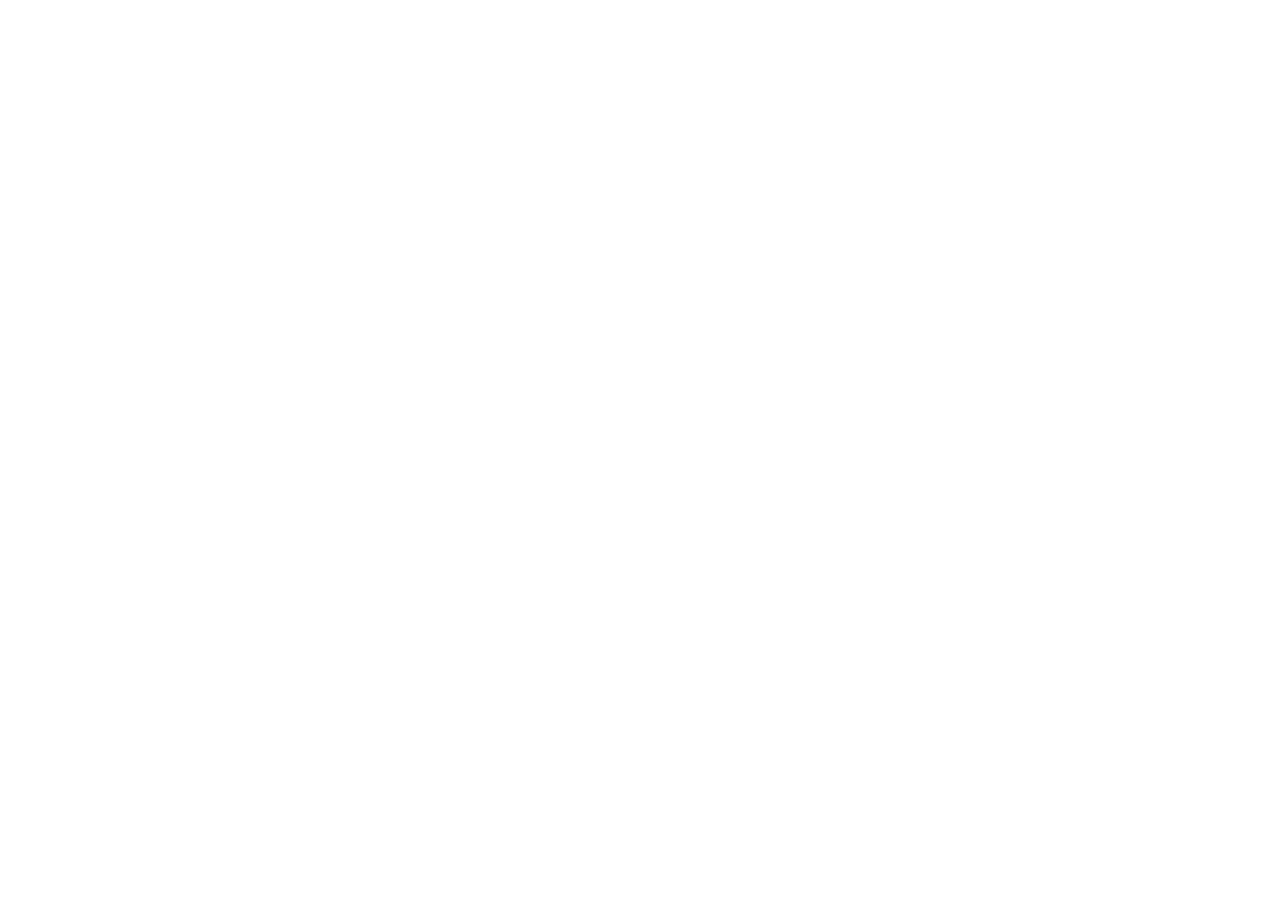
==== index.html @ b54f5583 "html structure" ====
<!DOCTYPE html>
<html lang="en">
<head>
    <meta charset="UTF-8">
    <meta http-equiv="X-UA-Compatible" content="IE=edge">
    <meta name="viewport" content="width=device-width, initial-scale=1.0">
    <title>Toboolist</title>
    <link rel="stylesheet" href="css/style.css">
</head>

<body>
    
</body>

</html>
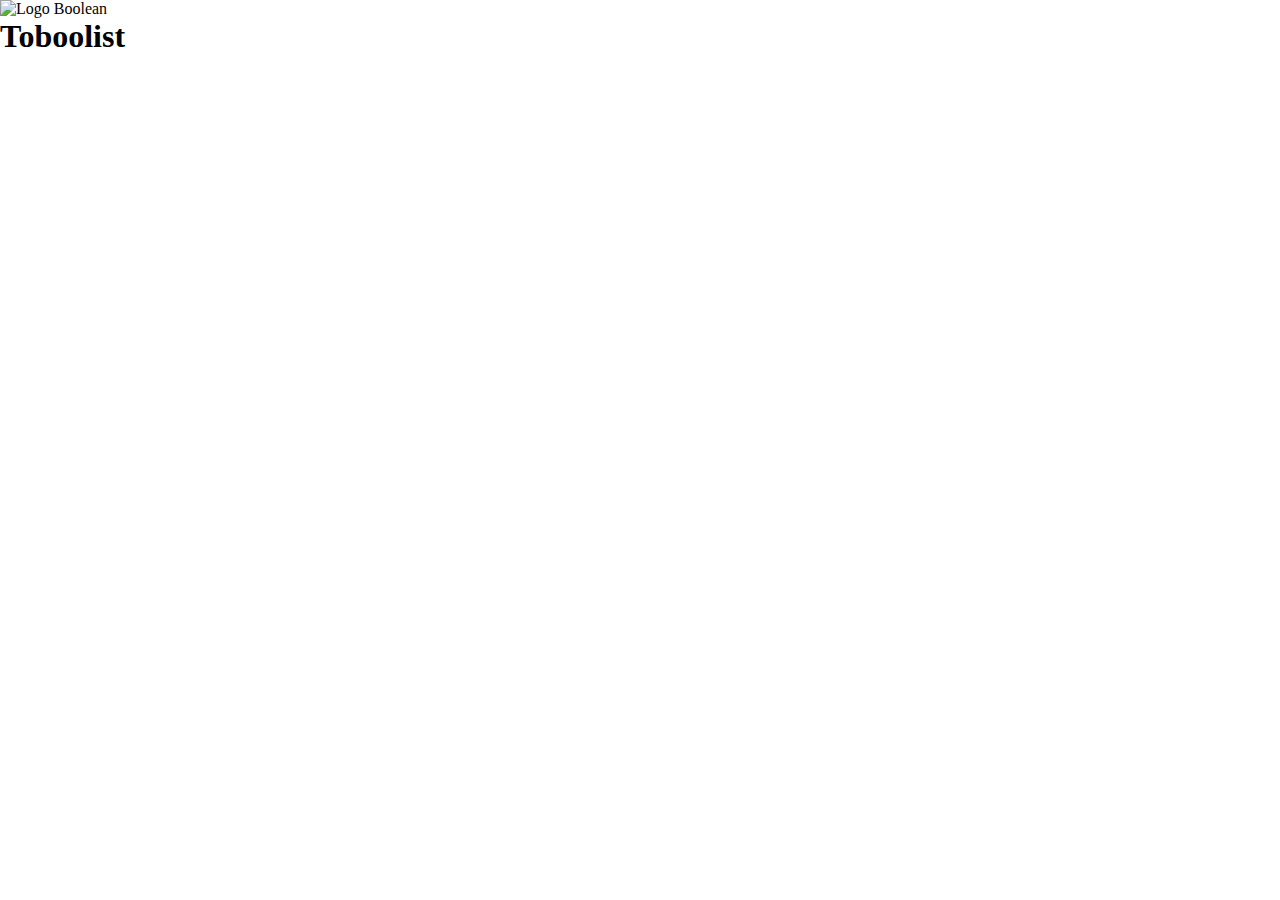
==== commit f423840d: "html header" ====
--- a/index.html
+++ b/index.html
@@ -9,6 +9,11 @@
 </head>
 
 <body>
+    <!-- header -->
+    <header>
+            <img id="logo" src="img/Logo.png" alt="Logo Boolean">
+            <h1>Toboolist</h1>
+    </header>
     
 </body>
 
--- a/css/style.css
+++ b/css/style.css
@@ -0,0 +1,5 @@
+*{
+    margin:0;
+    padding:0;
+    box-sizing: border-box;
+}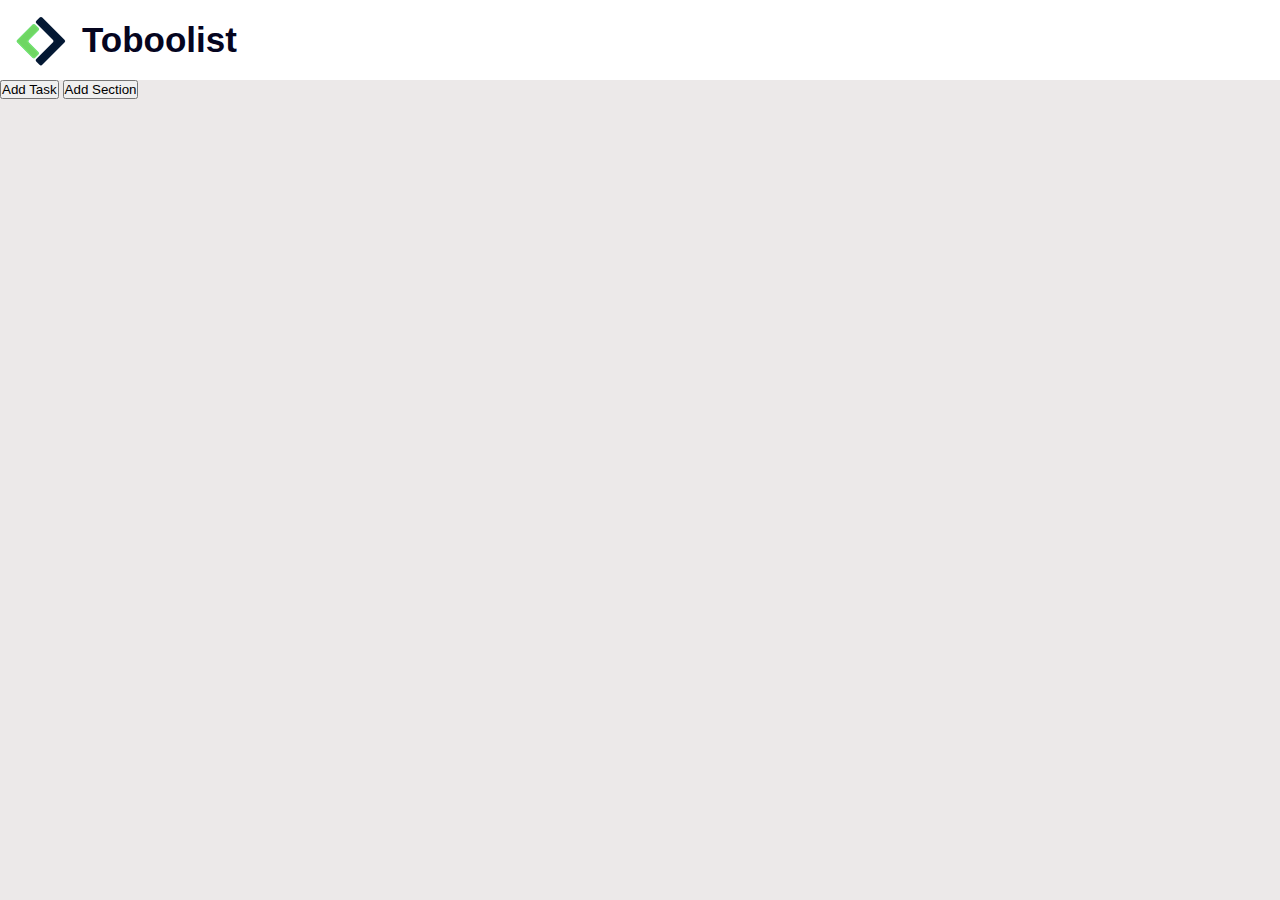
==== commit 49c59436: "html added user input" ====
--- a/index.html
+++ b/index.html
@@ -14,6 +14,15 @@
             <img id="logo" src="img/Logo.png" alt="Logo Boolean">
             <h1>Toboolist</h1>
     </header>
+
+    <main class="container">
+
+       <div class="user-input">
+            <button>Add Task</button>
+            <button id="grey-button">Add Section</button>
+       </div>
+
+    </main>
     
 </body>
 
--- a/css/style.css
+++ b/css/style.css
@@ -2,4 +2,28 @@
     margin:0;
     padding:0;
     box-sizing: border-box;
+}
+body{
+    background-color: rgb(236, 233, 233);
+}
+
+header{
+    height:80px;
+    background-color: white;
+    vertical-align: middle;
+    line-height: 80px;
+    position: relative;
+}
+
+#logo{
+    padding:16px;
+}
+
+h1{
+    display:inline-block;
+    font-size:35px;
+    font-family: Verdana, Geneva, Tahoma, sans-serif;
+    color: rgb(5, 5, 31);
+    position: absolute;
+    
 }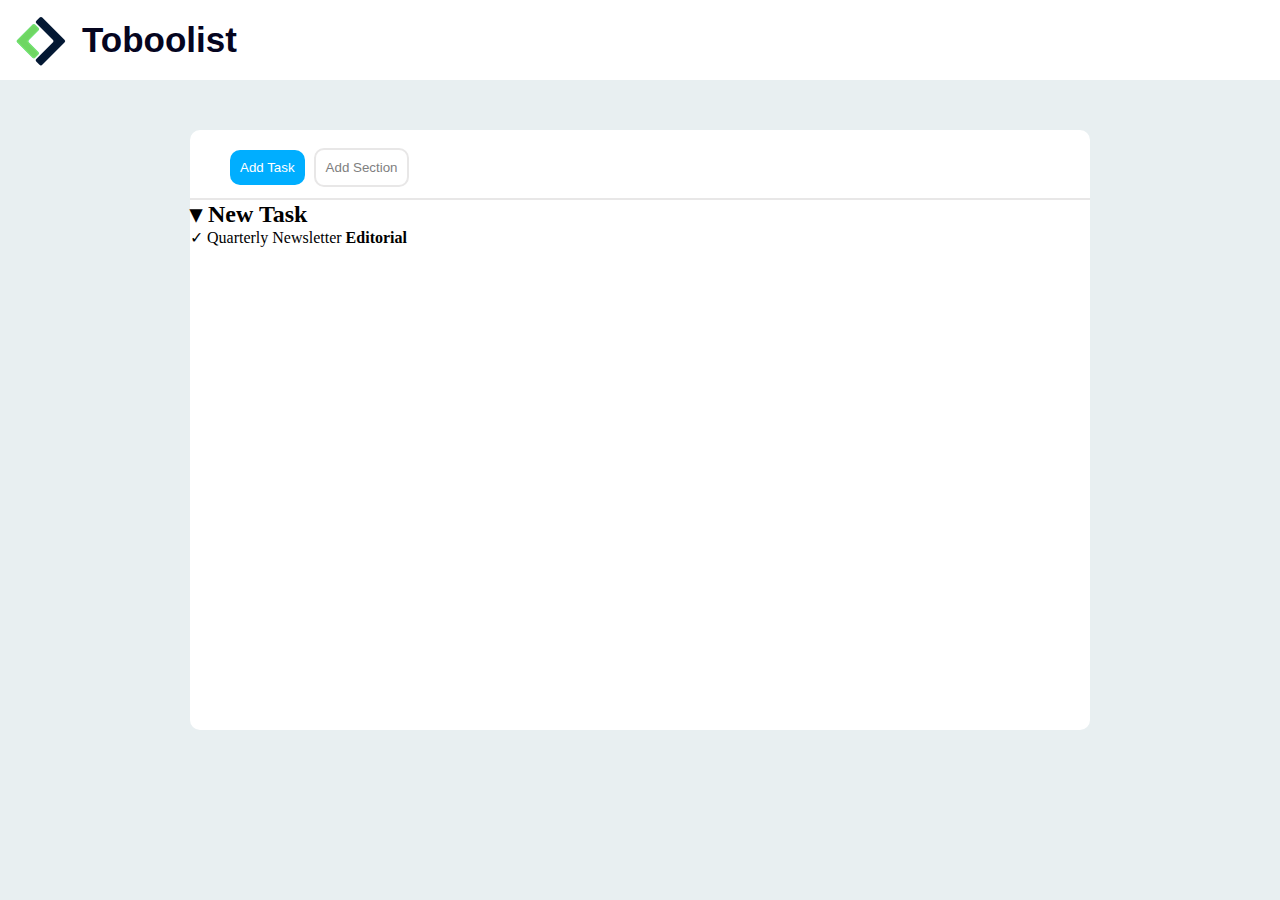
==== commit 42522887: "html added first section" ====
--- a/index.html
+++ b/index.html
@@ -14,13 +14,19 @@
             <img id="logo" src="img/Logo.png" alt="Logo Boolean">
             <h1>Toboolist</h1>
     </header>
-
+<!-- main content -->
     <main class="container">
-
-       <div class="user-input">
+<!-- user input -->
+        <div class="user-input">
             <button>Add Task</button>
             <button id="grey-button">Add Section</button>
-       </div>
+        </div>
+
+<!-- sections -->
+        <section>
+            <h2>&#9662; New Task</h2>
+            <p> <span class="checkmark">&#10003;</span> Quarterly Newsletter <strong>Editorial</strong></p>
+        </section>
 
     </main>
     
--- a/css/style.css
+++ b/css/style.css
@@ -4,7 +4,7 @@
     box-sizing: border-box;
 }
 body{
-    background-color: rgb(236, 233, 233);
+    background-color: rgb(232, 239, 241);
 }
 
 header{
@@ -24,6 +24,36 @@
     font-size:35px;
     font-family: Verdana, Geneva, Tahoma, sans-serif;
     color: rgb(5, 5, 31);
-    position: absolute;
-    
+    position: absolute; 
+}
+
+.container{
+    width: 900px;
+    height:600px;
+    background-color: white;
+    vertical-align: middle;
+    margin:auto;
+    margin-top: 50px;
+    border-radius:10px;
+}
+.user-input{
+    height:70px;
+    border-bottom: 2px solid rgb(232, 231, 231);
+}
+
+button {
+    padding:10px;
+    color:white;
+    background-color: rgb(0, 174, 255);
+    border-radius: 10px;
+    border-style: none;
+    margin-left:40px;
+    margin-top:20px;
+    margin-right: 5px;
+}
+#grey-button{
+    color:grey;
+    background-color: white;
+    margin:0;
+    border: 2px solid rgb(232, 231, 231);
 }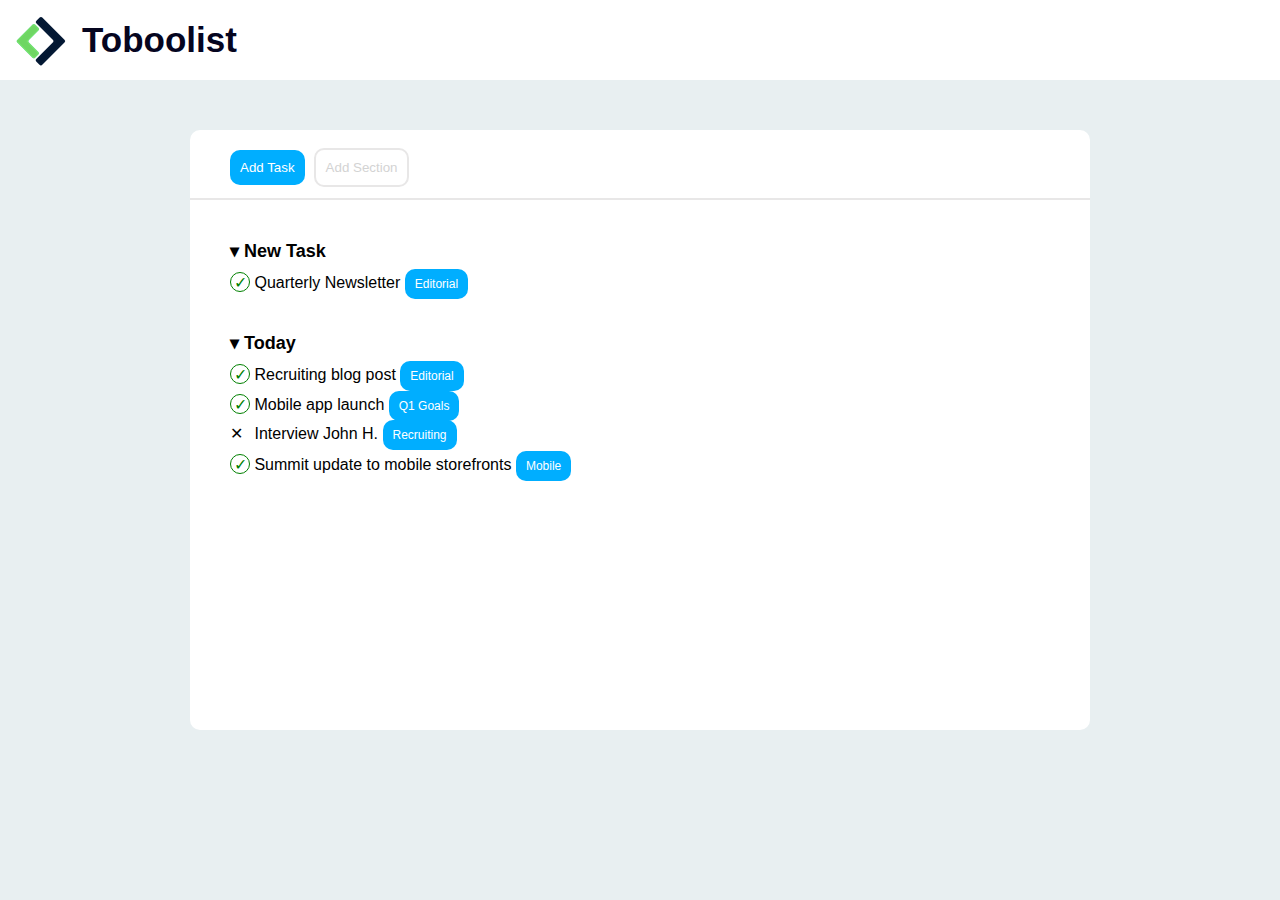
==== commit 1d129611: "html added second section" ====
--- a/index.html
+++ b/index.html
@@ -27,6 +27,13 @@
             <h2>&#9662; New Task</h2>
             <p> <span class="checkmark">&#10003;</span> Quarterly Newsletter <strong>Editorial</strong></p>
         </section>
+        <section>
+            <h2>&#9662; Today</h2>
+            <p> <span class="checkmark">&#10003;</span> Recruiting blog post <strong>Editorial</strong></p>
+            <p> <span class="checkmark">&#10003;</span> Mobile app launch <strong id="goals"> Q1 Goals</strong></p>
+            <p> <span class="xmark">&#10005;</span> Interview John H. <strong id="recruiting"> Recruiting</strong></p>
+            <p> <span class="checkmark">&#10003;</span> Summit update to mobile storefronts <strong id="mobile"> Mobile</strong></p>
+        </section>
 
     </main>
     
--- a/css/style.css
+++ b/css/style.css
@@ -52,8 +52,43 @@
     margin-right: 5px;
 }
 #grey-button{
-    color:grey;
+    color:lightgrey;
     background-color: white;
     margin:0;
     border: 2px solid rgb(232, 231, 231);
+}
+section{
+    margin-left:40px;
+    margin-top:40px;
+}
+h2{
+    font-size: 18px;
+    font-family: Verdana, Geneva, Tahoma, sans-serif;
+}
+p{
+    font-size:16px;
+    font-family: Verdana, Geneva, Tahoma, sans-serif;
+    margin-top: 10px;
+}
+strong{
+    background-color: rgb(0, 174, 255);
+    padding:8px;
+    padding-left: 10px;
+    padding-right: 10px;
+    border-radius: 10px;
+    font-size:12px;
+    color:white;
+    font-style: normal;
+    font-weight: lighter;
+}
+span{
+    height: 20px;
+    width: 20px;
+    border-radius: 50%;
+    display: inline-block;
+}
+.checkmark{
+    border: 1px solid green;
+    color:green;
+    text-align: center;
 }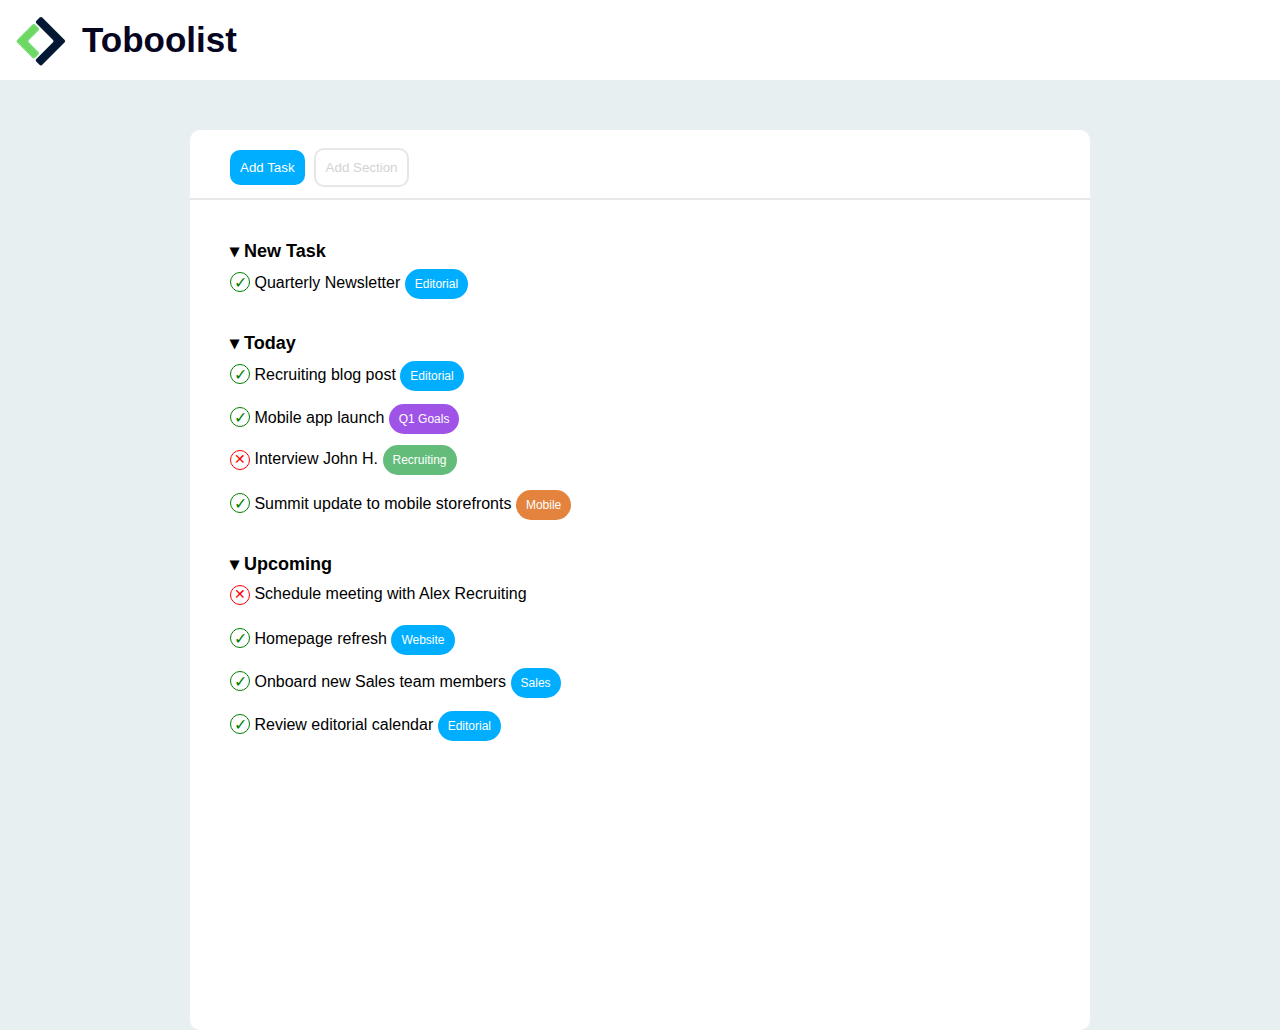
==== commit bd0c30e2: "html added final section" ====
--- a/index.html
+++ b/index.html
@@ -34,9 +34,14 @@
             <p> <span class="xmark">&#10005;</span> Interview John H. <strong id="recruiting"> Recruiting</strong></p>
             <p> <span class="checkmark">&#10003;</span> Summit update to mobile storefronts <strong id="mobile"> Mobile</strong></p>
         </section>
-
+        <section>
+            <h2>&#9662; Upcoming</h2>
+            <p> <span class="xmark">&#10005;</span> Schedule meeting with Alex Recruiting</p>
+            <p> <span class="checkmark">&#10003;</span> Homepage refresh <strong id="website">Website</strong></p>
+            <p> <span class="checkmark">&#10003;</span> Onboard new Sales team members <strong id="sales"> Sales </strong></p>
+            <p> <span class="checkmark">&#10003;</span> Review editorial calendar <strong> Editorial </strong></p>
+        </section>
     </main>
-    
 </body>
 
 </html>--- a/css/style.css
+++ b/css/style.css
@@ -29,7 +29,7 @@
 
 .container{
     width: 900px;
-    height:600px;
+    height:900px;
     background-color: white;
     vertical-align: middle;
     margin:auto;
@@ -69,13 +69,14 @@
     font-size:16px;
     font-family: Verdana, Geneva, Tahoma, sans-serif;
     margin-top: 10px;
+    margin-bottom:23px;
 }
 strong{
     background-color: rgb(0, 174, 255);
     padding:8px;
     padding-left: 10px;
     padding-right: 10px;
-    border-radius: 10px;
+    border-radius: 15px;
     font-size:12px;
     color:white;
     font-style: normal;
@@ -91,4 +92,20 @@
     border: 1px solid green;
     color:green;
     text-align: center;
+}
+.xmark{
+    color:red;
+    border: 1px solid red;
+    text-align: center;
+    font-size:14px;
+}
+
+#goals{
+    background-color: rgb(160, 84, 231);
+}
+#recruiting{
+    background-color: rgb(100, 188, 122);
+}
+#mobile{
+    background-color: rgb(228, 131, 62);
 }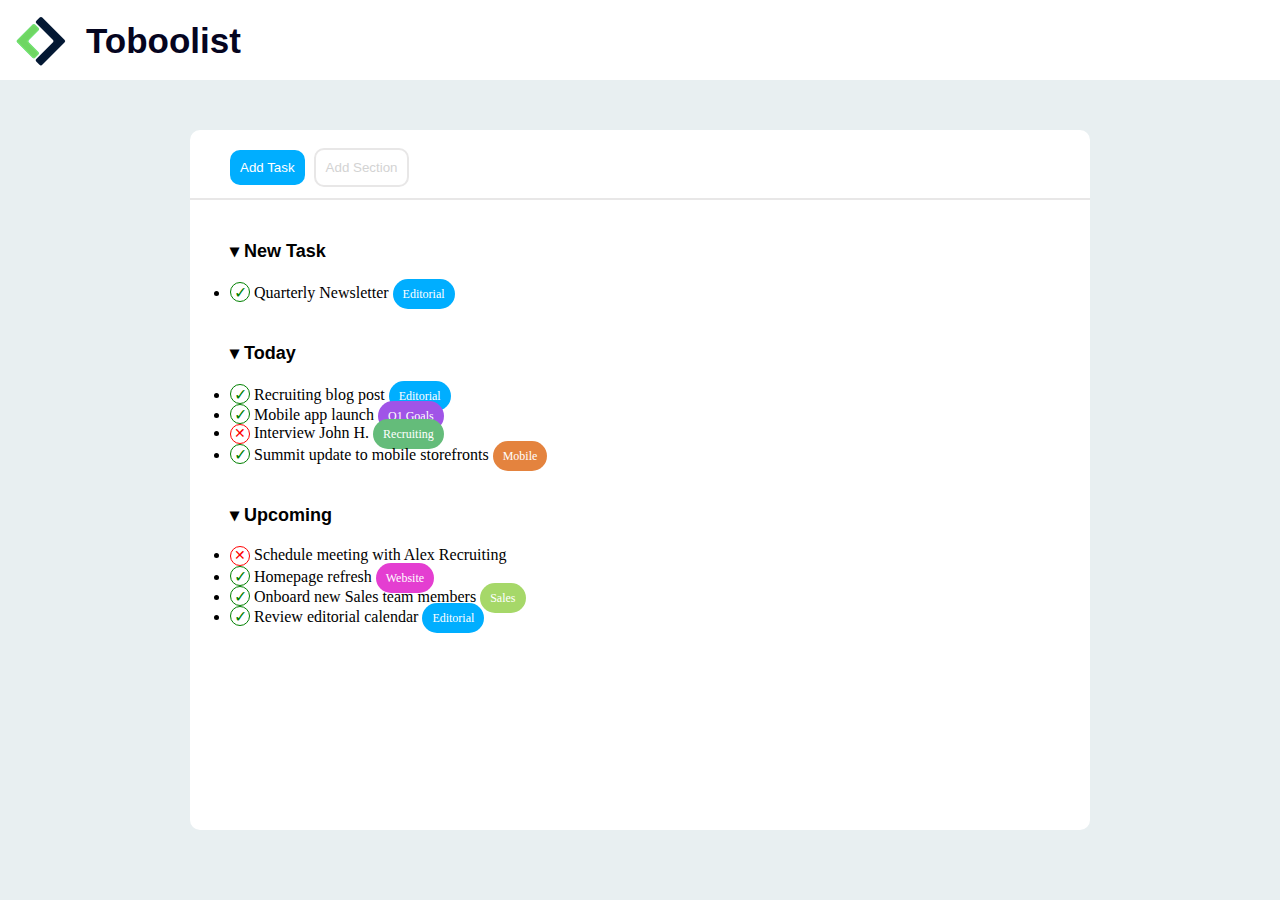
==== commit 3f1c9ae9: "html refactoring sections" ====
--- a/index.html
+++ b/index.html
@@ -9,7 +9,7 @@
 </head>
 
 <body>
-    <!-- header -->
+<!-- header -->
     <header>
             <img id="logo" src="img/Logo.png" alt="Logo Boolean">
             <h1>Toboolist</h1>
@@ -25,21 +25,27 @@
 <!-- sections -->
         <section>
             <h2>&#9662; New Task</h2>
-            <p> <span class="checkmark">&#10003;</span> Quarterly Newsletter <strong>Editorial</strong></p>
+            <ul>
+                <li> <span class="checkmark">&#10003;</span> Quarterly Newsletter <strong>Editorial</strong></li>
+            </ul>
         </section>
         <section>
             <h2>&#9662; Today</h2>
-            <p> <span class="checkmark">&#10003;</span> Recruiting blog post <strong>Editorial</strong></p>
-            <p> <span class="checkmark">&#10003;</span> Mobile app launch <strong id="goals"> Q1 Goals</strong></p>
-            <p> <span class="xmark">&#10005;</span> Interview John H. <strong id="recruiting"> Recruiting</strong></p>
-            <p> <span class="checkmark">&#10003;</span> Summit update to mobile storefronts <strong id="mobile"> Mobile</strong></p>
+            <ul>
+                <li> <span class="checkmark">&#10003;</span> Recruiting blog post <strong>Editorial</strong></li>
+                <li> <span class="checkmark">&#10003;</span> Mobile app launch <strong id="goals"> Q1 Goals</strong></li>
+                <li> <span class="xmark">&#10005;</span> Interview John H. <strong id="recruiting"> Recruiting</strong></li>
+                <li> <span class="checkmark">&#10003;</span> Summit update to mobile storefronts <strong id="mobile"> Mobile</strong></li>
+            </ul>
         </section>
         <section>
             <h2>&#9662; Upcoming</h2>
-            <p> <span class="xmark">&#10005;</span> Schedule meeting with Alex Recruiting</p>
-            <p> <span class="checkmark">&#10003;</span> Homepage refresh <strong id="website">Website</strong></p>
-            <p> <span class="checkmark">&#10003;</span> Onboard new Sales team members <strong id="sales"> Sales </strong></p>
-            <p> <span class="checkmark">&#10003;</span> Review editorial calendar <strong> Editorial </strong></p>
+            <ul>
+                <li> <span class="xmark">&#10005;</span> Schedule meeting with Alex Recruiting</li>
+                <li> <span class="checkmark">&#10003;</span> Homepage refresh <strong id="website">Website</strong></li>
+                <li> <span class="checkmark">&#10003;</span> Onboard new Sales team members <strong id="sales"> Sales </strong></li>
+                <li> <span class="checkmark">&#10003;</span> Review editorial calendar <strong> Editorial </strong></li>
+            </ul>
         </section>
     </main>
 </body>
--- a/css/style.css
+++ b/css/style.css
@@ -1,3 +1,4 @@
+/* General */
 *{
     margin:0;
     padding:0;
@@ -6,17 +7,17 @@
 body{
     background-color: rgb(232, 239, 241);
 }
-
+/* header */
 header{
     height:80px;
     background-color: white;
     vertical-align: middle;
     line-height: 80px;
-    position: relative;
 }
 
 #logo{
     padding:16px;
+    vertical-align: middle;
 }
 
 h1{
@@ -24,12 +25,12 @@
     font-size:35px;
     font-family: Verdana, Geneva, Tahoma, sans-serif;
     color: rgb(5, 5, 31);
-    position: absolute; 
+    vertical-align: middle;
 }
-
+/* Main content */
 .container{
     width: 900px;
-    height:900px;
+    height:700px;
     background-color: white;
     vertical-align: middle;
     margin:auto;
@@ -57,6 +58,7 @@
     margin:0;
     border: 2px solid rgb(232, 231, 231);
 }
+/* Sections */
 section{
     margin-left:40px;
     margin-top:40px;
@@ -64,6 +66,7 @@
 h2{
     font-size: 18px;
     font-family: Verdana, Geneva, Tahoma, sans-serif;
+    margin-bottom: 20px;
 }
 p{
     font-size:16px;
@@ -108,4 +111,10 @@
 }
 #mobile{
     background-color: rgb(228, 131, 62);
+}
+#website{
+    background-color: rgb(228, 62, 209);
+}
+#sales{
+    background-color: rgb(166, 216, 105);
 }